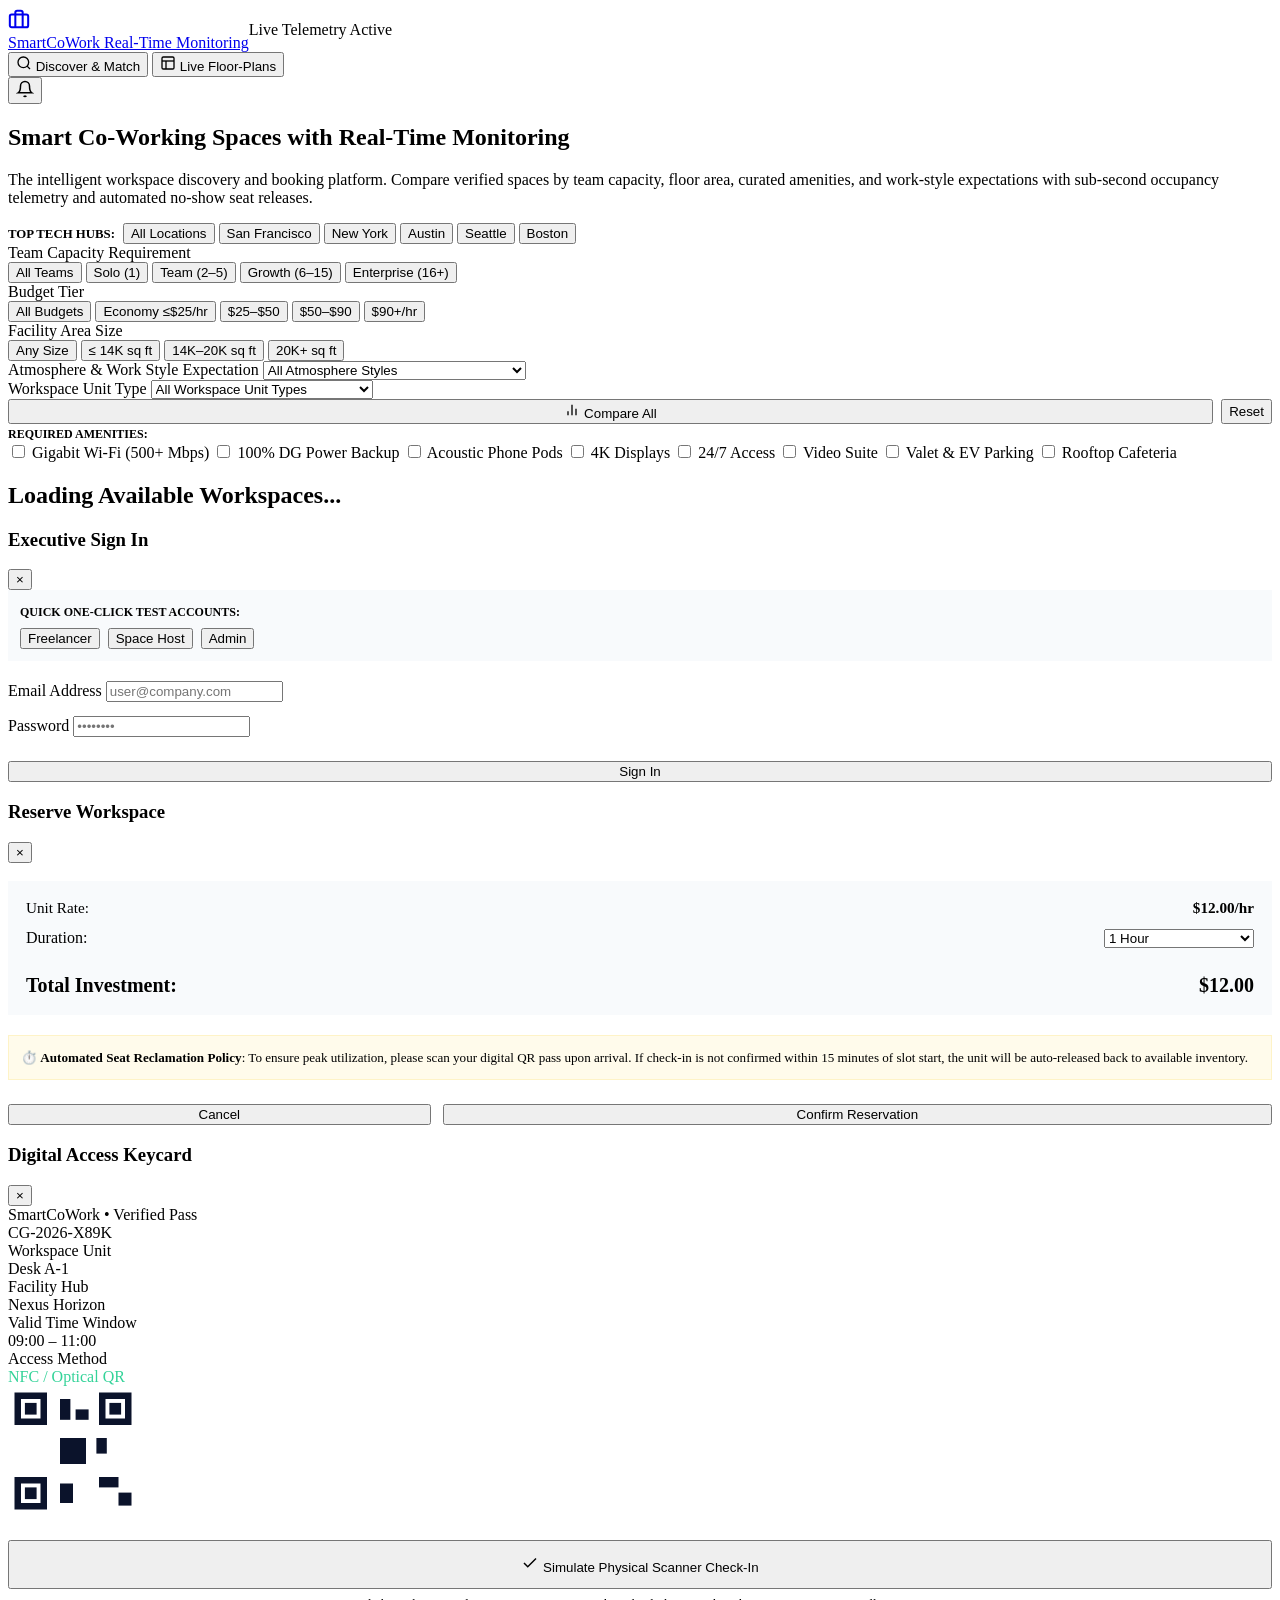
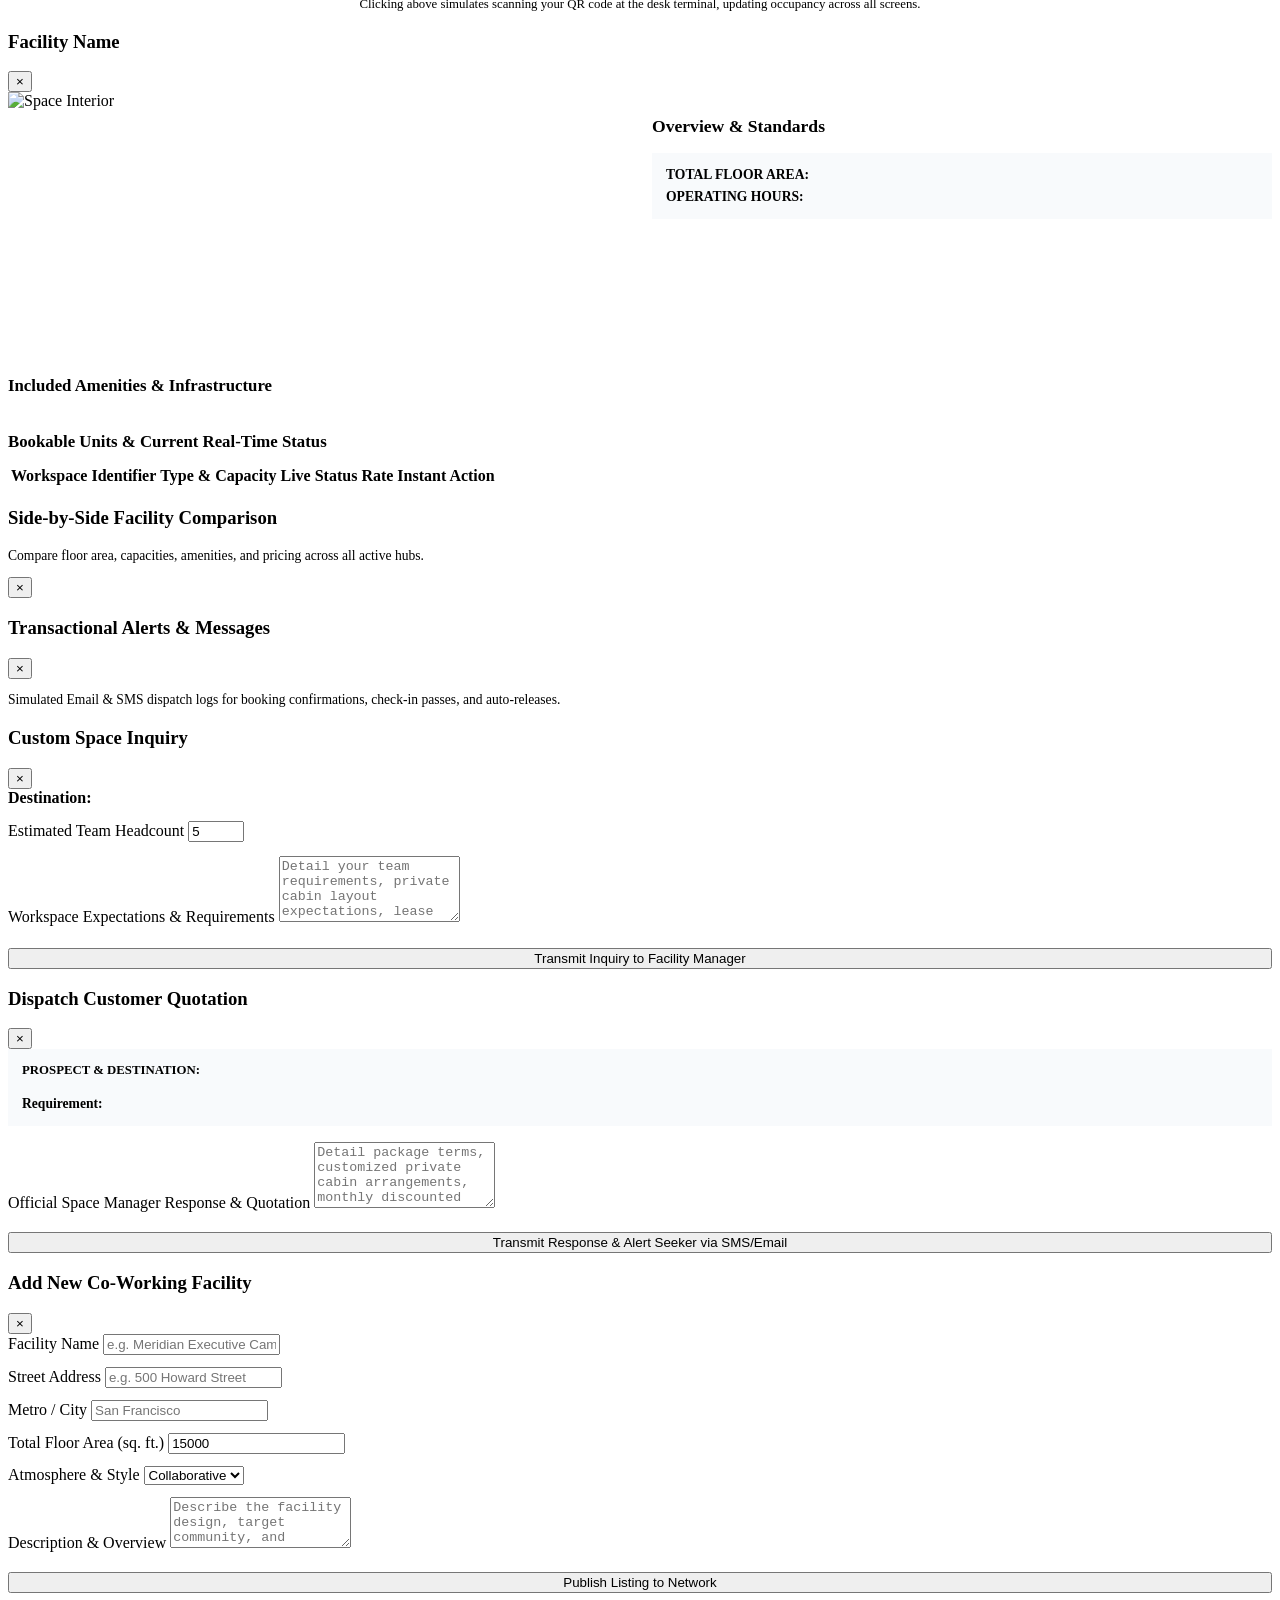
==== index.html @ 412f6cab "feat: Smart Co-Working Space Management platform with real-time telemetry, multi-bracket search, and" ====
<!DOCTYPE html>
<html lang="en">
<head>
  <meta charset="UTF-8">
  <meta name="viewport" content="width=device-width, initial-scale=1.0">
  <title>SmartCoWork | Real-Time Workspace Intelligence & Management</title>
  <link rel="stylesheet" href="/css/style.css">
</head>
<body>

  <!-- ==========================================================================
       Executive Navigation Bar
       ========================================================================== -->
  <header class="header">
    <div class="container header-inner">
      <div style="display: flex; align-items: center;">
        <a href="#" class="brand-wrapper" onclick="switchTab('explore')">
          <div class="brand-symbol">
            <svg width="22" height="22" viewBox="0 0 24 24" fill="none" stroke="currentColor" stroke-width="2.2">
              <rect x="2" y="7" width="20" height="14" rx="2" ry="2"/>
              <path d="M16 21V5a2 2 0 0 0-2-2h-4a2 2 0 0 0-2 2v16"/>
            </svg>
          </div>
          <div class="brand-text-block">
            <span class="brand-name">SmartCoWork</span>
            <span class="brand-subtext">Real-Time Monitoring</span>
          </div>
        </a>

        <div id="telemetry-live-badge" class="telemetry-pulse-indicator">
          <div class="pulse-circle"></div> Live Telemetry Active
        </div>
      </div>

      <!-- Navigation Links -->
      <nav class="nav-navigation">
        <button class="nav-link-btn active" data-tab="explore">
          <svg width="16" height="16" viewBox="0 0 24 24" fill="none" stroke="currentColor" stroke-width="2"><circle cx="11" cy="11" r="8"/><line x1="21" y1="21" x2="16.65" y2="16.65"/></svg>
          Discover & Match
        </button>
        <button class="nav-link-btn" data-tab="floor-map">
          <svg width="16" height="16" viewBox="0 0 24 24" fill="none" stroke="currentColor" stroke-width="2"><rect x="3" y="3" width="18" height="18" rx="2"/><line x1="3" y1="9" x2="21" y2="9"/><line x1="9" y1="21" x2="9" y2="9"/></svg>
          Live Floor-Plans
        </button>
        <button id="nav-item-bookings" class="nav-link-btn" data-tab="bookings" style="display: none;">
          <svg width="16" height="16" viewBox="0 0 24 24" fill="none" stroke="currentColor" stroke-width="2"><rect x="3" y="4" width="18" height="18" rx="2" ry="2"/><line x1="16" y1="2" x2="16" y2="6"/><line x1="8" y1="2" x2="8" y2="6"/><line x1="3" y1="10" x2="21" y2="10"/></svg>
          My Bookings
        </button>
        <button id="nav-item-host" class="nav-link-btn" data-tab="host" style="display: none;">
          <svg width="16" height="16" viewBox="0 0 24 24" fill="none" stroke="currentColor" stroke-width="2"><path d="M3 9l9-7 9 7v11a2 2 0 0 1-2 2H5a2 2 0 0 1-2-2z"/><polyline points="9 22 9 12 15 12 15 22"/></svg>
          Host Hub
        </button>
        <button id="nav-item-admin" class="nav-link-btn" data-tab="admin" style="display: none;">
          <svg width="16" height="16" viewBox="0 0 24 24" fill="none" stroke="currentColor" stroke-width="2"><path d="M12 20v-6M6 20V10M18 20V4"/></svg>
          Admin Console
        </button>
      </nav>

      <!-- User Auth & Notification Bell -->
      <div class="header-actions">
        <button class="notification-bell-btn" title="Simulated Email & SMS Notifications" onclick="openNotificationsDrawer()">
          <svg width="18" height="18" viewBox="0 0 24 24" fill="none" stroke="currentColor" stroke-width="2">
            <path d="M18 8A6 6 0 0 0 6 8c0 7-3 9-3 9h18s-3-2-3-9"/>
            <path d="M13.73 21a2 2 0 0 1-3.46 0"/>
          </svg>
          <span id="nav-bell-badge" class="bell-badge" style="display: none;">0</span>
        </button>

        <div id="auth-profile-container"></div>
      </div>
    </div>
  </header>

  <!-- ==========================================================================
       Main Container
       ========================================================================== -->
  <main class="container">

    <!-- ==========================================
         TAB 1: DISCOVER & SMART MATCH
         ========================================== -->
    <div id="pane-explore" class="tab-pane">
      
      <!-- Hero Headline Banner -->
      <section class="hero-section">
        <div class="hero-content">
          <h1 class="hero-headline">Smart Co-Working Spaces with <span>Real-Time Monitoring</span></h1>
          <p class="hero-subhead">
            The intelligent workspace discovery and booking platform. Compare verified spaces by team capacity, floor area, curated amenities, and work-style expectations with sub-second occupancy telemetry and automated no-show seat releases.
          </p>

          <!-- City Filter Pills -->
          <div class="city-pill-selector">
            <span style="font-size: 0.8rem; font-weight: 800; text-transform: uppercase; color: var(--text-muted); margin-right: 4px;">Top Tech Hubs:</span>
            <button class="city-pill-btn active" data-city="all">All Locations</button>
            <button class="city-pill-btn" data-city="San Francisco">San Francisco</button>
            <button class="city-pill-btn" data-city="New York">New York</button>
            <button class="city-pill-btn" data-city="Austin">Austin</button>
            <button class="city-pill-btn" data-city="Seattle">Seattle</button>
            <button class="city-pill-btn" data-city="Boston">Boston</button>
          </div>
        </div>

        <!-- Classy Segmented Filter Bar (NO RANGE SLIDERS) -->
        <div class="executive-filter-card">
          <div class="filter-row">
            
            <!-- Team Size Segmented Control -->
            <div class="filter-col">
              <label class="filter-label">Team Capacity Requirement</label>
              <div class="segmented-group">
                <button class="segmented-btn seg-team-btn active" data-val="all">All Teams</button>
                <button class="segmented-btn seg-team-btn" data-val="solo">Solo (1)</button>
                <button class="segmented-btn seg-team-btn" data-val="small">Team (2–5)</button>
                <button class="segmented-btn seg-team-btn" data-val="growth">Growth (6–15)</button>
                <button class="segmented-btn seg-team-btn" data-val="enterprise">Enterprise (16+)</button>
              </div>
            </div>

            <!-- Budget Bracket Segmented Control -->
            <div class="filter-col">
              <label class="filter-label">Budget Tier</label>
              <div class="segmented-group">
                <button class="segmented-btn seg-budget-btn active" data-val="all">All Budgets</button>
                <button class="segmented-btn seg-budget-btn" data-val="economy">Economy ≤$25/hr</button>
                <button class="segmented-btn seg-budget-btn" data-val="standard">$25–$50</button>
                <button class="segmented-btn seg-budget-btn" data-val="executive">$50–$90</button>
                <button class="segmented-btn seg-budget-btn" data-val="premium">$90+/hr</button>
              </div>
            </div>

            <!-- Floor Area Size Segmented Control -->
            <div class="filter-col">
              <label class="filter-label">Facility Area Size</label>
              <div class="segmented-group">
                <button class="segmented-btn seg-area-btn active" data-val="all">Any Size</button>
                <button class="segmented-btn seg-area-btn" data-val="compact">≤ 14K sq ft</button>
                <button class="segmented-btn seg-area-btn" data-val="medium">14K–20K sq ft</button>
                <button class="segmented-btn seg-area-btn" data-val="large">20K+ sq ft</button>
              </div>
            </div>

          </div>

          <!-- Secondary Filters Row -->
          <div class="filter-row" style="margin-bottom: 0;">
            
            <!-- Atmosphere / Vibe Select -->
            <div class="filter-col">
              <label class="filter-label">Atmosphere & Work Style Expectation</label>
              <select id="filter-work-style" class="select-input">
                <option value="all">All Atmosphere Styles</option>
                <option value="COLLABORATIVE">Collaborative & Energetic Startup Hub</option>
                <option value="QUIET_FOCUS">Quiet Focus & Deep Work Sanctuary</option>
                <option value="EXECUTIVE">Executive / Client-Facing Prestige Suites</option>
              </select>
            </div>

            <!-- Workspace Unit Type Select -->
            <div class="filter-col">
              <label class="filter-label">Workspace Unit Type</label>
              <select id="filter-unit-type" class="select-input">
                <option value="all">All Workspace Unit Types</option>
                <option value="HOT_DESK">Flexible Hot Desk (Shared Bay)</option>
                <option value="DEDICATED_DESK">Dedicated Motorized Ergo Desk</option>
                <option value="PRIVATE_CABIN">Private Acoustic Team Cabin</option>
                <option value="MEETING_ROOM">4K Smart Video Conference Suite</option>
              </select>
            </div>

            <!-- Action Buttons -->
            <div class="filter-col" style="justify-content: flex-end;">
              <div style="display: flex; gap: 8px;">
                <button class="btn btn-outline" style="flex: 1;" onclick="openCompareModal()">
                  <svg width="16" height="16" viewBox="0 0 24 24" fill="none" stroke="currentColor" stroke-width="2"><line x1="18" y1="20" x2="18" y2="10"/><line x1="12" y1="20" x2="12" y2="4"/><line x1="6" y1="20" x2="6" y2="14"/></svg>
                  Compare All
                </button>
                <button class="btn btn-outline" onclick="resetAllFilters()">Reset</button>
              </div>
            </div>

          </div>

          <!-- Amenities Filter Selector -->
          <div class="amenities-selector-box">
            <span style="font-size: 0.75rem; font-weight: 800; text-transform: uppercase; color: var(--text-muted);">Required Amenities:</span>
            <div class="amenity-chip-list">
              <label class="amenity-chip-label">
                <input type="checkbox" value="GIGABIT_WIFI" class="filter-amenity-checkbox"> Gigabit Wi-Fi (500+ Mbps)
              </label>
              <label class="amenity-chip-label">
                <input type="checkbox" value="POWER_BACKUP" class="filter-amenity-checkbox"> 100% DG Power Backup
              </label>
              <label class="amenity-chip-label">
                <input type="checkbox" value="PHONE_BOOTHS" class="filter-amenity-checkbox"> Acoustic Phone Pods
              </label>
              <label class="amenity-chip-label">
                <input type="checkbox" value="DUAL_MONITORS" class="filter-amenity-checkbox"> 4K Displays
              </label>
              <label class="amenity-chip-label">
                <input type="checkbox" value="ACCESS_24_7" class="filter-amenity-checkbox"> 24/7 Access
              </label>
              <label class="amenity-chip-label">
                <input type="checkbox" value="SMART_CONFERENCE" class="filter-amenity-checkbox"> Video Suite
              </label>
              <label class="amenity-chip-label">
                <input type="checkbox" value="VALET_PARKING" class="filter-amenity-checkbox"> Valet & EV Parking
              </label>
              <label class="amenity-chip-label">
                <input type="checkbox" value="CAFETERIA" class="filter-amenity-checkbox"> Rooftop Cafeteria
              </label>
            </div>
          </div>
        </div>
      </section>

      <!-- Spaces Results Header & Cards Grid -->
      <div class="spaces-section-header">
        <h2 id="spaces-results-count" class="spaces-count-title">Loading Available Workspaces...</h2>
      </div>

      <div id="spaces-grid" class="spaces-grid"></div>
    </div>

    <!-- ==========================================
         TAB 2: INTERACTIVE LIVE FLOOR-MAP
         ========================================== -->
    <div id="pane-floor-map" class="tab-pane" style="display: none;">
      <div class="blueprint-card">
        <div class="blueprint-toolbar">
          <div>
            <label style="font-size: 0.75rem; font-weight: 800; text-transform: uppercase; color: var(--text-muted); display: block; margin-bottom: 4px;">Active Workspace Facility:</label>
            <select id="blueprint-facility-select" class="select-input" style="width: 320px; font-weight: 700;" onchange="loadFloorMapTab()"></select>
          </div>

          <!-- Color Status Legend -->
          <div class="blueprint-legend">
            <div class="legend-chip"><div class="legend-pip pip-vacant"></div> Vacant (Available)</div>
            <div class="legend-chip"><div class="legend-pip pip-reserved"></div> Reserved (Pending Arrival)</div>
            <div class="legend-chip"><div class="legend-pip pip-occupied"></div> Occupied (In Session)</div>
            <div class="legend-chip"><div class="legend-pip pip-maintenance"></div> Maintenance</div>
          </div>
        </div>

        <div id="blueprint-facility-info" style="margin-bottom: 18px;"></div>

        <!-- Architectural Blueprint Canvas -->
        <div id="blueprint-svg-wrapper" class="svg-viewport-wrapper"></div>

        <div style="display: flex; justify-content: space-between; align-items: center; margin-top: 18px; padding-top: 14px; border-top: 1px solid var(--border-subtle); font-size: 0.85rem; color: var(--text-muted);">
          <span>💡 <strong>Live Interactive Booking</strong>: Click on any green desk or cabin to reserve immediately. Status changes synchronize across all connected screens in real time.</span>
          <span style="font-weight: 700; color: var(--telemetry-vacant);">● Sub-Second Telemetry Active</span>
        </div>
      </div>
    </div>

    <!-- ==========================================
         TAB 3: USER BOOKINGS & DIGITAL PASSES
         ========================================== -->
    <div id="pane-bookings" class="tab-pane" style="display: none;">
      <h2 style="font-size: 1.6rem; font-weight: 800; color: var(--brand-navy); margin-bottom: 6px;">My Workspace Reservations & Passes</h2>
      <p style="color: var(--text-muted); margin-bottom: 24px;">
        Manage your active reservations, digital QR keycard access passes, and check-in history.
      </p>
      <div id="my-bookings-container"></div>
    </div>

    <!-- ==========================================
         TAB 4: SPACE OWNER OPERATIONS HUB
         ========================================== -->
    <div id="pane-host" class="tab-pane" style="display: none;">
      <h2 style="font-size: 1.6rem; font-weight: 800; color: var(--brand-navy); margin-bottom: 6px;">Space Host Operations Hub</h2>
      <p style="color: var(--text-muted); margin-bottom: 24px;">
        Real-time floor control center: override desk states, monitor check-in compliance, and list new inventory.
      </p>
      <div id="host-hub-container"></div>
    </div>

    <!-- ==========================================
         TAB 5: ADMIN PLATFORM METRICS
         ========================================== -->
    <div id="pane-admin" class="tab-pane" style="display: none;">
      <h2 style="font-size: 1.6rem; font-weight: 800; color: var(--brand-navy); margin-bottom: 6px;">Platform Administrator Command Center</h2>
      <p style="color: var(--text-muted); margin-bottom: 24px;">
        Multi-facility telemetry overview, automated no-show seat reclamation metrics, and live sensor stream audit logs.
      </p>
      <div id="admin-metrics-container"></div>
    </div>

  </main>

  <!-- ==========================================================================
       MODALS & DIALOGS
       ========================================================================== -->

  <!-- Auth Modal -->
  <div id="auth-modal" class="modal-overlay">
    <div class="modal-window">
      <div class="modal-top-bar">
        <h3 id="auth-modal-title" class="modal-heading">Executive Sign In</h3>
        <button class="btn-close-modal" onclick="closeAuthModal()">&times;</button>
      </div>

      <!-- Quick Demo Switcher -->
      <div style="background: #f8fafc; border: 1px solid var(--border-subtle); padding: 12px; border-radius: var(--radius-sm); margin-bottom: 20px;">
        <span style="font-size: 0.75rem; font-weight: 800; text-transform: uppercase; color: var(--text-muted);">Quick One-Click Test Accounts:</span>
        <div style="display: flex; gap: 8px; margin-top: 8px;">
          <button type="button" class="btn btn-outline btn-sm" onclick="quickLoginAs('USER')">Freelancer</button>
          <button type="button" class="btn btn-outline btn-sm" onclick="quickLoginAs('OWNER')">Space Host</button>
          <button type="button" class="btn btn-outline btn-sm" onclick="quickLoginAs('ADMIN')">Admin</button>
        </div>
      </div>

      <form onsubmit="handleAuthSubmit(event)">
        <div id="auth-register-fields" style="display: none;">
          <div class="filter-col" style="margin-bottom: 14px;">
            <label class="filter-label">Full Name</label>
            <input type="text" id="auth-fullname" class="text-input" placeholder="e.g. Jessica Sterling" />
          </div>
          <div class="filter-col" style="margin-bottom: 14px;">
            <label class="filter-label">Account Role</label>
            <select id="auth-role" class="select-input">
              <option value="USER">Space Seeker (Freelancer / Enterprise Team)</option>
              <option value="SPACE_OWNER">Space Host / Facility Manager</option>
            </select>
          </div>
          <div class="filter-col" style="margin-bottom: 14px;">
            <label class="filter-label">Company / Organization (Optional)</label>
            <input type="text" id="auth-company" class="text-input" placeholder="e.g. Sterling Ventures Ltd." />
          </div>
        </div>

        <div class="filter-col" style="margin-bottom: 14px;">
          <label class="filter-label">Email Address</label>
          <input type="email" id="auth-email" class="text-input" required placeholder="user@company.com" />
        </div>

        <div class="filter-col" style="margin-bottom: 24px;">
          <label class="filter-label">Password</label>
          <input type="password" id="auth-password" class="text-input" required placeholder="••••••••" />
        </div>

        <button type="submit" id="auth-submit-btn" class="btn btn-primary" style="width: 100%;">Sign In</button>
      </form>
    </div>
  </div>

  <!-- Instant Booking Modal -->
  <div id="booking-modal" class="modal-overlay">
    <div class="modal-window">
      <div class="modal-top-bar">
        <h3 class="modal-heading">Reserve Workspace</h3>
        <button class="btn-close-modal" onclick="closeBookingModal()">&times;</button>
      </div>

      <div style="margin-bottom: 18px;">
        <div id="booking-unit-title" style="font-size: 1.35rem; font-weight: 800; color: var(--brand-navy);"></div>
        <div id="booking-facility-title" style="color: var(--text-muted); font-size: 0.9rem; font-weight: 600;"></div>
      </div>

      <div style="background: #f8fafc; border: 1px solid var(--border-subtle); padding: 18px; border-radius: var(--radius-md); margin-bottom: 20px;">
        <div style="display: flex; justify-content: space-between; margin-bottom: 12px; font-size: 0.95rem;">
          <span style="color: var(--text-secondary);">Unit Rate:</span>
          <strong id="booking-hourly-rate" style="color: var(--brand-navy);">$12.00/hr</strong>
        </div>
        <div style="display: flex; justify-content: space-between; align-items: center; margin-bottom: 14px;">
          <span style="color: var(--text-secondary);">Duration:</span>
          <select id="booking-duration-select" class="select-input" style="width: 150px;" onchange="calculateBookingTotal()">
            <option value="1">1 Hour</option>
            <option value="2">2 Hours</option>
            <option value="4">Half Day (4 hrs)</option>
            <option value="8">Full Day (8 hrs)</option>
          </select>
        </div>
        <div style="display: flex; justify-content: space-between; border-top: 1px solid var(--border-subtle); padding-top: 12px; font-weight: 800; font-size: 1.25rem;">
          <span>Total Investment:</span>
          <span id="booking-calc-total" style="color: var(--brand-blue);">$12.00</span>
        </div>
      </div>

      <div style="font-size: 0.82rem; color: var(--text-muted); margin-bottom: 24px; line-height: 1.5; background: #fffbeb; border: 1px solid #fef3c7; padding: 12px; border-radius: var(--radius-sm);">
        ⏱️ <strong>Automated Seat Reclamation Policy</strong>: To ensure peak utilization, please scan your digital QR pass upon arrival. If check-in is not confirmed within 15 minutes of slot start, the unit will be auto-released back to available inventory.
      </div>

      <div style="display: flex; gap: 12px;">
        <button class="btn btn-outline" style="flex: 1;" onclick="closeBookingModal()">Cancel</button>
        <button class="btn btn-primary" style="flex: 2;" onclick="confirmBooking()">Confirm Reservation</button>
      </div>
    </div>
  </div>

  <!-- Luxury Digital Boarding Pass / QR Keycard Modal -->
  <div id="qr-modal" class="modal-overlay">
    <div class="modal-window">
      <div class="modal-top-bar">
        <h3 class="modal-heading">Digital Access Keycard</h3>
        <button class="btn-close-modal" onclick="closeQRModal()">&times;</button>
      </div>

      <!-- Boarding Pass Graphic -->
      <div class="digital-boarding-pass">
        <div class="pass-header">
          <div class="pass-brand">SmartCoWork • Verified Pass</div>
          <div id="pass-code" class="pass-ref-code">CG-2026-X89K</div>
        </div>

        <div class="pass-body-grid">
          <div>
            <div class="pass-field-label">Workspace Unit</div>
            <div id="pass-unit" class="pass-field-value">Desk A-1</div>
          </div>
          <div>
            <div class="pass-field-label">Facility Hub</div>
            <div id="pass-facility" class="pass-field-value">Nexus Horizon</div>
          </div>
          <div>
            <div class="pass-field-label">Valid Time Window</div>
            <div id="pass-time" class="pass-field-value">09:00 – 11:00</div>
          </div>
          <div>
            <div class="pass-field-label">Access Method</div>
            <div class="pass-field-value" style="color: #34d399;">NFC / Optical QR</div>
          </div>
        </div>

        <div class="pass-qr-box">
          <svg width="130" height="130" viewBox="0 0 100 100" fill="#0b132b">
            <rect x="5" y="5" width="25" height="25"/>
            <rect x="10" y="10" width="15" height="15" fill="#fff"/>
            <rect x="13" y="13" width="9" height="9"/>
            <rect x="70" y="5" width="25" height="25"/>
            <rect x="75" y="10" width="15" height="15" fill="#fff"/>
            <rect x="78" y="13" width="9" height="9"/>
            <rect x="5" y="70" width="25" height="25"/>
            <rect x="10" y="75" width="15" height="15" fill="#fff"/>
            <rect x="13" y="78" width="9" height="9"/>
            <rect x="40" y="10" width="8" height="16"/>
            <rect x="52" y="18" width="10" height="8"/>
            <rect x="40" y="40" width="20" height="20"/>
            <rect x="68" y="40" width="8" height="12"/>
            <rect x="70" y="70" width="15" height="8"/>
            <rect x="40" y="75" width="10" height="15"/>
            <rect x="85" y="82" width="10" height="10"/>
          </svg>
          <div id="pass-token-string" style="font-size: 0.65rem; font-family: var(--font-mono); color: #64748b; margin-top: 8px;"></div>
        </div>
      </div>

      <div style="margin-top: 20px;">
        <button id="btn-trigger-checkin" class="btn btn-secondary" style="width: 100%; padding: 12px;">
          <svg width="18" height="18" viewBox="0 0 24 24" fill="none" stroke="currentColor" stroke-width="2"><polyline points="20 6 9 17 4 12"/></svg>
          Simulate Physical Scanner Check-In
        </button>
        <p style="text-align: center; font-size: 0.8rem; color: var(--text-muted); margin-top: 8px;">
          Clicking above simulates scanning your QR code at the desk terminal, updating occupancy across all screens.
        </p>
      </div>
    </div>
  </div>

  <!-- Space Details Drawer Modal -->
  <div id="space-details-modal" class="modal-overlay">
    <div class="modal-window modal-window-wide">
      <div class="modal-top-bar">
        <div>
          <h3 id="modal-detail-name" class="modal-heading">Facility Name</h3>
          <div id="modal-detail-address" style="color: var(--text-muted); font-size: 0.85rem; font-weight: 600;"></div>
        </div>
        <button class="btn-close-modal" onclick="closeSpaceDetailsModal()">&times;</button>
      </div>

      <div style="display: grid; grid-template-columns: 1fr 1fr; gap: 24px; margin-bottom: 24px;">
        <img id="modal-detail-img" src="" alt="Space Interior" style="width: 100%; height: 260px; object-fit: cover; border-radius: var(--radius-md);" />
        <div>
          <h4 style="font-size: 1.1rem; font-weight: 800; color: var(--brand-navy); margin-bottom: 8px;">Overview & Standards</h4>
          <p id="modal-detail-desc" style="font-size: 0.9rem; color: var(--text-secondary); line-height: 1.6; margin-bottom: 16px;"></p>
          
          <div style="background: #f8fafc; padding: 14px; border-radius: var(--radius-sm); border: 1px solid var(--border-subtle);">
            <div style="display: flex; justify-content: space-between; margin-bottom: 6px; font-size: 0.85rem;">
              <span style="color: var(--text-muted); font-weight: 700;">TOTAL FLOOR AREA:</span>
              <strong id="modal-detail-area"></strong>
            </div>
            <div style="display: flex; justify-content: space-between; font-size: 0.85rem;">
              <span style="color: var(--text-muted); font-weight: 700;">OPERATING HOURS:</span>
              <strong id="modal-detail-hours"></strong>
            </div>
          </div>
        </div>
      </div>

      <h4 style="font-size: 1.05rem; font-weight: 800; color: var(--brand-navy); margin-bottom: 12px;">Included Amenities & Infrastructure</h4>
      <div id="modal-detail-amenities" style="display: grid; grid-template-columns: repeat(auto-fill, minmax(220px, 1fr)); gap: 10px; margin-bottom: 24px;"></div>

      <h4 style="font-size: 1.05rem; font-weight: 800; color: var(--brand-navy); margin-bottom: 12px;">Bookable Units & Current Real-Time Status</h4>
      <table class="enterprise-table">
        <thead>
          <tr>
            <th>Workspace Identifier</th>
            <th>Type & Capacity</th>
            <th>Live Status</th>
            <th>Rate</th>
            <th>Instant Action</th>
          </tr>
        </thead>
        <tbody id="modal-detail-units"></tbody>
      </table>
    </div>
  </div>

  <!-- Compare Spaces Matrix Modal -->
  <div id="compare-modal" class="modal-overlay">
    <div class="modal-window modal-window-wide">
      <div class="modal-top-bar">
        <div>
          <h3 class="modal-heading">Side-by-Side Facility Comparison</h3>
          <p style="color: var(--text-muted); font-size: 0.85rem;">Compare floor area, capacities, amenities, and pricing across all active hubs.</p>
        </div>
        <button class="btn-close-modal" onclick="closeCompareModal()">&times;</button>
      </div>

      <div id="compare-matrix-container" style="overflow-x: auto;"></div>
    </div>
  </div>

  <!-- Notifications Drawer Modal -->
  <div id="notifications-modal" class="modal-overlay">
    <div class="modal-window">
      <div class="modal-top-bar">
        <h3 class="modal-heading">Transactional Alerts & Messages</h3>
        <button class="btn-close-modal" onclick="closeNotificationsModal()">&times;</button>
      </div>
      <p style="color: var(--text-muted); font-size: 0.85rem; margin-bottom: 16px;">
        Simulated Email & SMS dispatch logs for booking confirmations, check-in passes, and auto-releases.
      </p>
      <div id="notifications-list"></div>
    </div>
  </div>

  <!-- Enterprise / Custom Inquiry Modal -->
  <div id="inquiry-modal" class="modal-overlay">
    <div class="modal-window">
      <div class="modal-top-bar">
        <h3 class="modal-heading">Custom Space Inquiry</h3>
        <button class="btn-close-modal" onclick="closeInquiryModal()">&times;</button>
      </div>

      <form onsubmit="handleInquirySubmit(event)">
        <input type="hidden" id="inquiry-facility-id" />
        <div style="margin-bottom: 14px; font-weight: 700; color: var(--brand-navy);">
          Destination: <span id="inquiry-space-name" style="color: var(--brand-blue);"></span>
        </div>

        <div class="filter-col" style="margin-bottom: 14px;">
          <label class="filter-label">Estimated Team Headcount</label>
          <input type="number" id="inquiry-team-size" class="text-input" min="1" max="100" value="5" required />
        </div>

        <div class="filter-col" style="margin-bottom: 22px;">
          <label class="filter-label">Workspace Expectations & Requirements</label>
          <textarea id="inquiry-message" class="text-input" rows="4" placeholder="Detail your team requirements, private cabin layout expectations, lease duration, or custom bandwidth setup..." required></textarea>
        </div>

        <button type="submit" class="btn btn-primary" style="width: 100%;">Transmit Inquiry to Facility Manager</button>
      </form>
    </div>
  </div>

  <!-- Space Owner: Respond to Customer Inquiry Modal -->
  <div id="respond-inquiry-modal" class="modal-overlay">
    <div class="modal-window">
      <div class="modal-top-bar">
        <h3 class="modal-heading">Dispatch Customer Quotation</h3>
        <button class="btn-close-modal" onclick="closeRespondInquiryModal()">&times;</button>
      </div>

      <form onsubmit="handleRespondInquirySubmit(event)">
        <div style="background: #f8fafc; border: 1px solid var(--border-subtle); padding: 14px; border-radius: var(--radius-sm); margin-bottom: 16px;">
          <div style="font-size: 0.8rem; color: var(--text-muted); font-weight: 700; text-transform: uppercase;">PROSPECT & DESTINATION:</div>
          <div id="resp-inq-seeker" style="font-weight: 800; color: var(--brand-navy); margin-top: 2px;"></div>
          <div id="resp-inq-facility" style="color: var(--brand-blue); font-weight: 700; font-size: 0.9rem;"></div>
          
          <div style="margin-top: 10px; font-size: 0.85rem; color: var(--text-secondary); border-top: 1px solid var(--border-subtle); padding-top: 8px;">
            <strong>Requirement:</strong> <span id="resp-inq-request"></span>
          </div>
        </div>

        <div class="filter-col" style="margin-bottom: 20px;">
          <label class="filter-label">Official Space Manager Response & Quotation</label>
          <textarea id="resp-inq-notes" class="text-input" rows="4" placeholder="Detail package terms, customized private cabin arrangements, monthly discounted rates, and tour schedule..." required></textarea>
        </div>

        <button type="submit" class="btn btn-primary" style="width: 100%;">Transmit Response & Alert Seeker via SMS/Email</button>
      </form>
    </div>
  </div>

  <!-- Space Owner: Add Facility Modal -->
  <div id="new-space-modal" class="modal-overlay">
    <div class="modal-window">
      <div class="modal-top-bar">
        <h3 class="modal-heading">Add New Co-Working Facility</h3>
        <button class="btn-close-modal" onclick="closeNewSpaceModal()">&times;</button>
      </div>

      <form onsubmit="handleCreateSpace(event)">
        <div class="filter-col" style="margin-bottom: 12px;">
          <label class="filter-label">Facility Name</label>
          <input type="text" id="new-space-name" class="text-input" required placeholder="e.g. Meridian Executive Campus" />
        </div>
        <div class="filter-col" style="margin-bottom: 12px;">
          <label class="filter-label">Street Address</label>
          <input type="text" id="new-space-address" class="text-input" required placeholder="e.g. 500 Howard Street" />
        </div>
        <div class="filter-col" style="margin-bottom: 12px;">
          <label class="filter-label">Metro / City</label>
          <input type="text" id="new-space-city" class="text-input" required placeholder="San Francisco" />
        </div>
        <div class="filter-col" style="margin-bottom: 12px;">
          <label class="filter-label">Total Floor Area (sq. ft.)</label>
          <input type="number" id="new-space-area" class="text-input" value="15000" required />
        </div>
        <div class="filter-col" style="margin-bottom: 12px;">
          <label class="filter-label">Atmosphere & Style</label>
          <select id="new-space-style" class="select-input">
            <option value="COLLABORATIVE">Collaborative</option>
            <option value="QUIET_FOCUS">Quiet Focus</option>
            <option value="EXECUTIVE">Executive</option>
          </select>
        </div>
        <div class="filter-col" style="margin-bottom: 20px;">
          <label class="filter-label">Description & Overview</label>
          <textarea id="new-space-desc" class="text-input" rows="3" placeholder="Describe the facility design, target community, and amenities..."></textarea>
        </div>

        <button type="submit" class="btn btn-primary" style="width: 100%;">Publish Listing to Network</button>
      </form>
    </div>
  </div>

  <!-- Toast Notification Stack -->
  <div id="toast-stack" class="toast-stack"></div>

  <!-- Scripts -->
  <script src="/js/api.js"></script>
  <script src="/js/sse.js"></script>
  <script src="/js/app.js"></script>
</body>
</html>
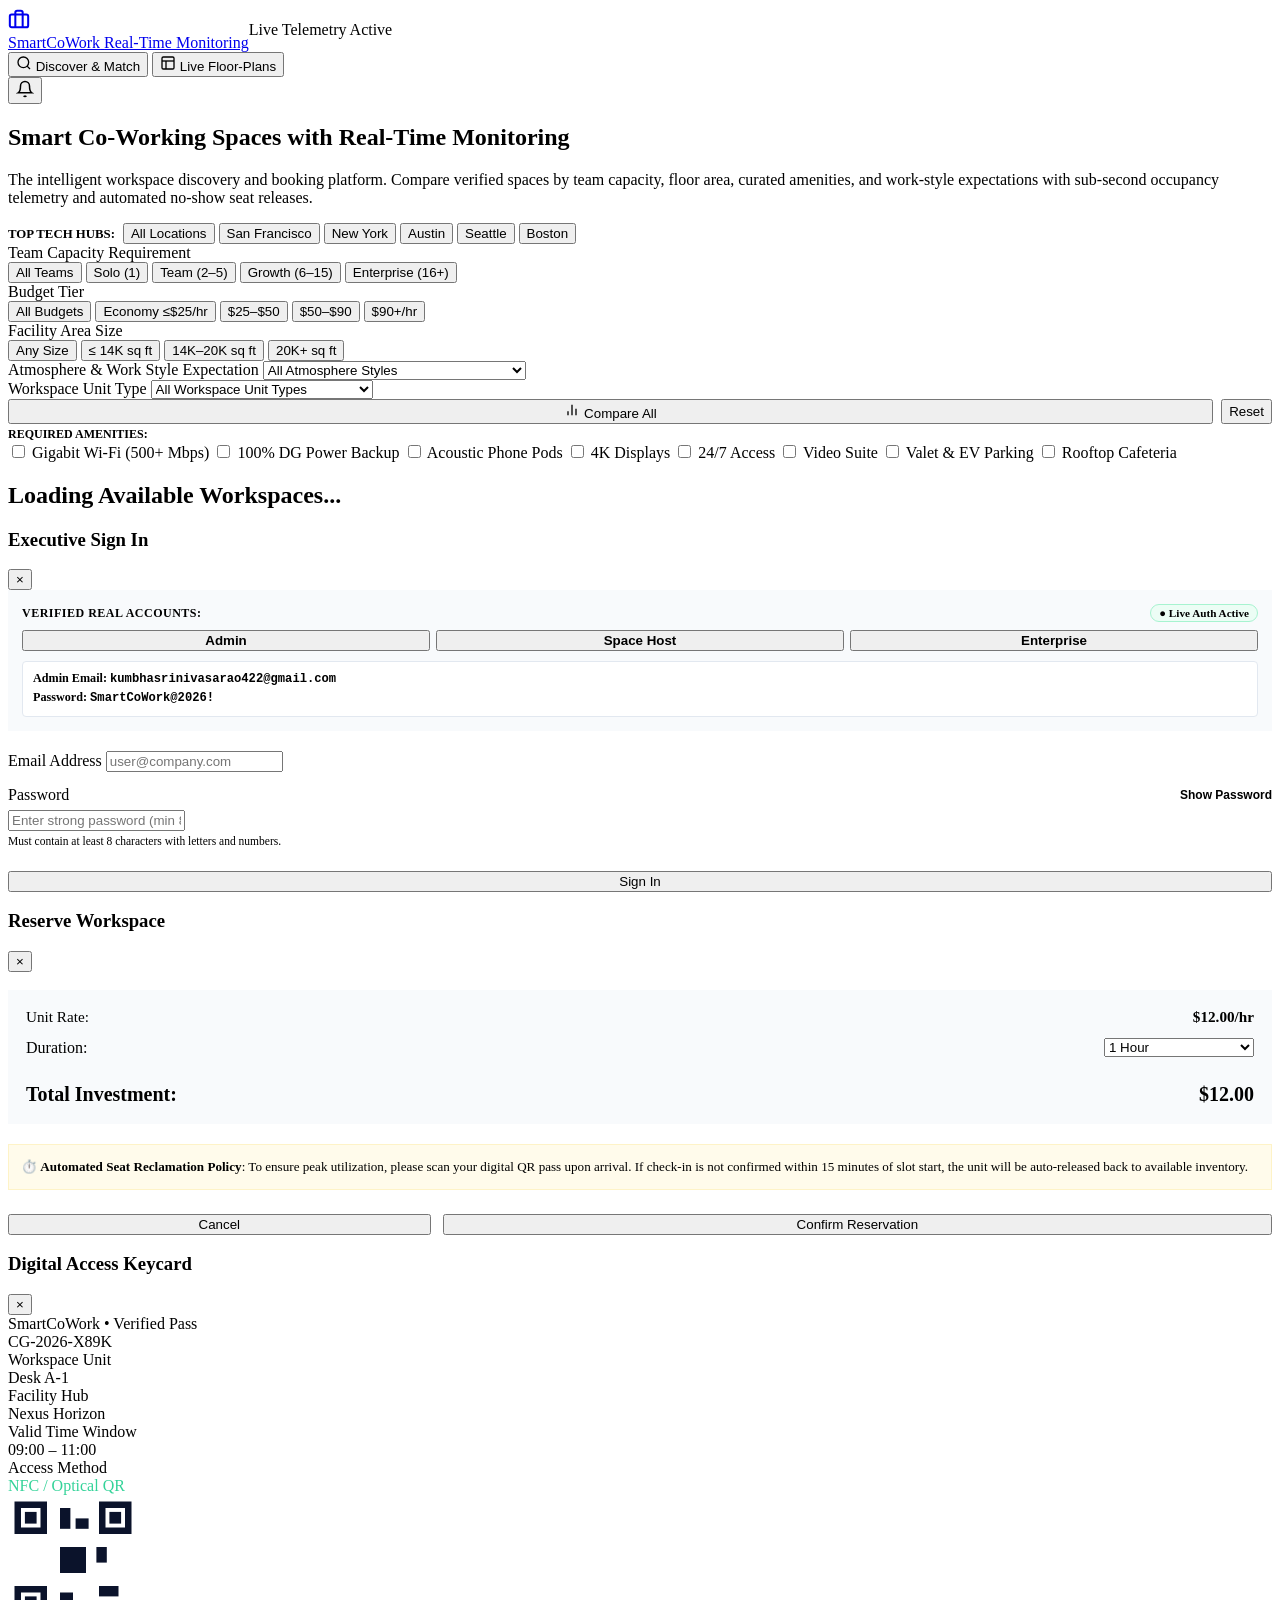
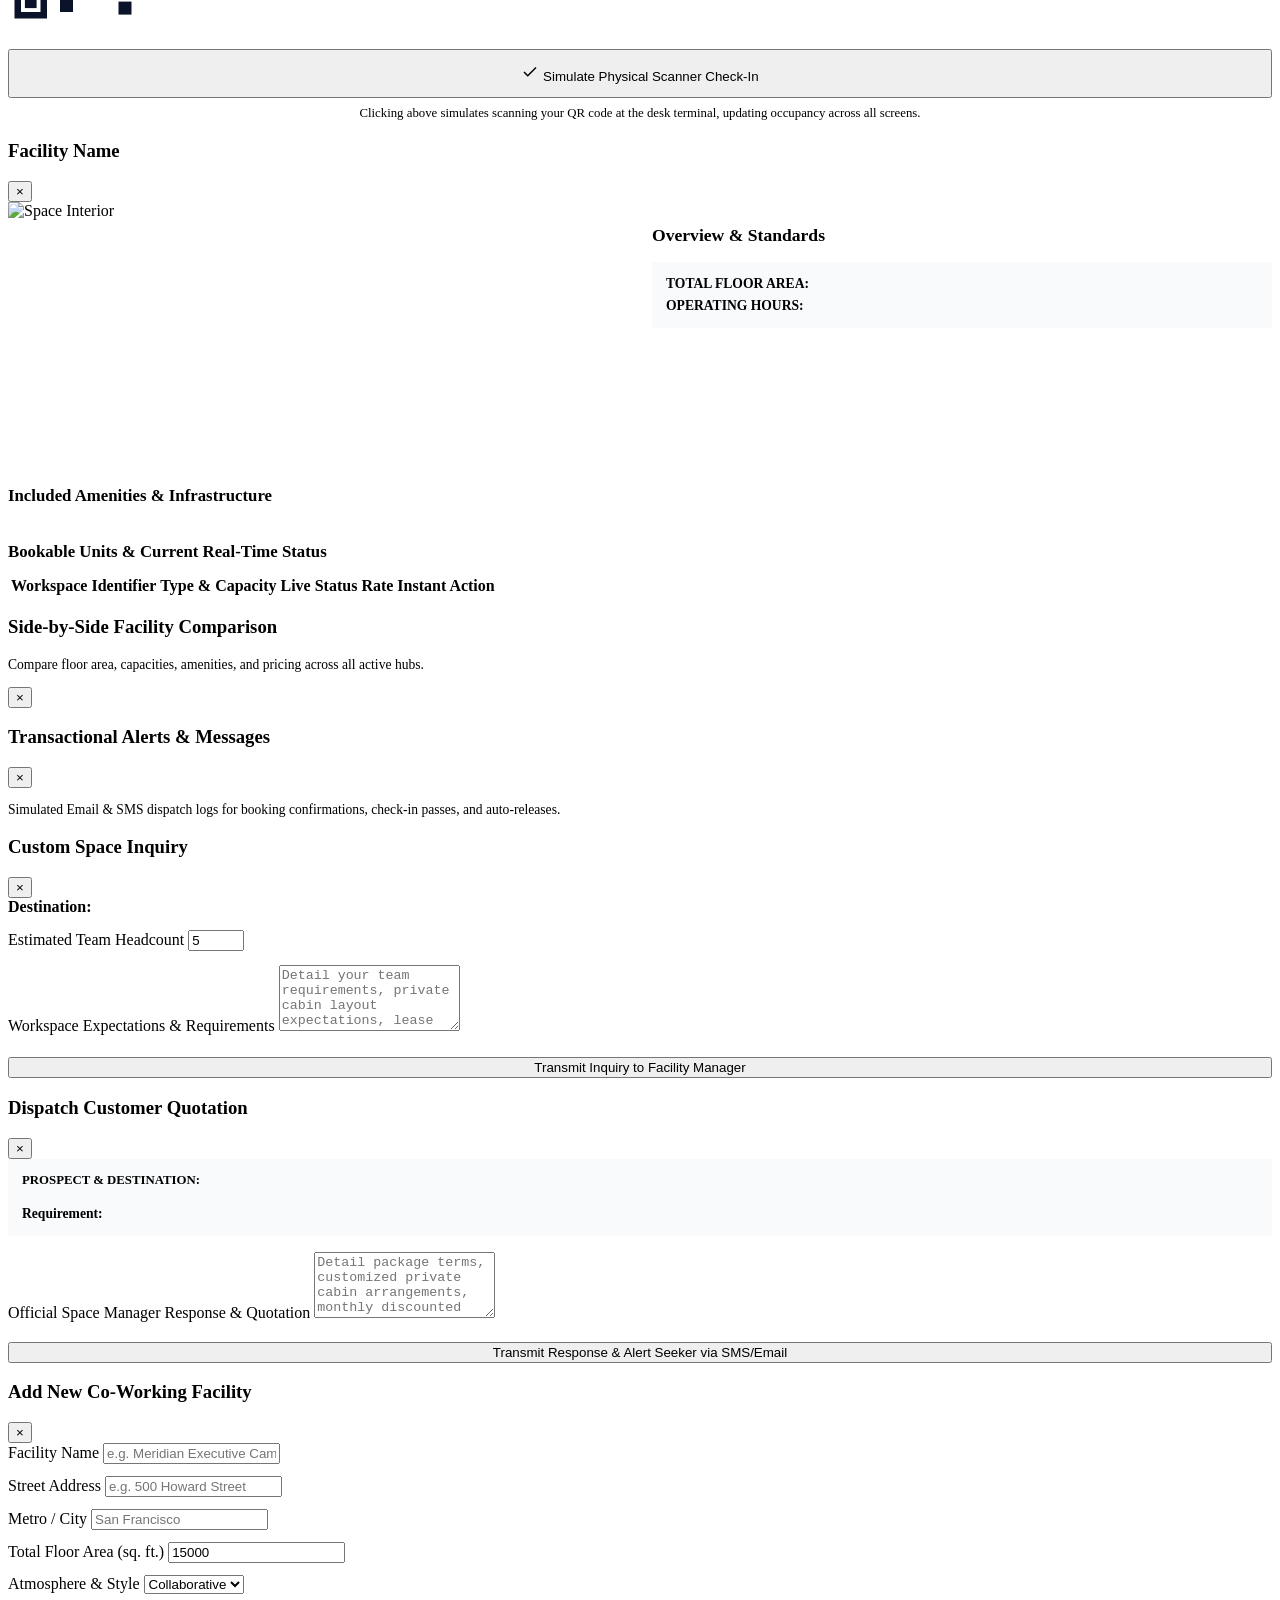
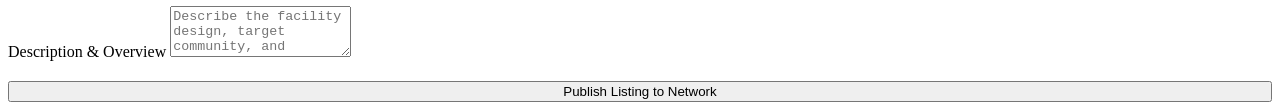
==== commit d6c8af46: "feat(auth): add verified real production emails and strong password validation" ====
--- a/index.html
+++ b/index.html
@@ -301,13 +301,26 @@
         <button class="btn-close-modal" onclick="closeAuthModal()">&times;</button>
       </div>
 
-      <!-- Quick Demo Switcher -->
-      <div style="background: #f8fafc; border: 1px solid var(--border-subtle); padding: 12px; border-radius: var(--radius-sm); margin-bottom: 20px;">
-        <span style="font-size: 0.75rem; font-weight: 800; text-transform: uppercase; color: var(--text-muted);">Quick One-Click Test Accounts:</span>
-        <div style="display: flex; gap: 8px; margin-top: 8px;">
-          <button type="button" class="btn btn-outline btn-sm" onclick="quickLoginAs('USER')">Freelancer</button>
-          <button type="button" class="btn btn-outline btn-sm" onclick="quickLoginAs('OWNER')">Space Host</button>
-          <button type="button" class="btn btn-outline btn-sm" onclick="quickLoginAs('ADMIN')">Admin</button>
+      <!-- Verified Real Production Accounts -->
+      <div style="background: #f8fafc; border: 1px solid var(--border-subtle); padding: 14px; border-radius: var(--radius-sm); margin-bottom: 20px;">
+        <div style="display: flex; justify-content: space-between; align-items: center; margin-bottom: 8px;">
+          <span style="font-size: 0.75rem; font-weight: 800; text-transform: uppercase; color: var(--brand-navy); letter-spacing: 0.5px;">Verified Real Accounts:</span>
+          <span style="font-size: 0.7rem; color: var(--emerald); font-weight: 700; background: #ecfdf5; padding: 2px 8px; border-radius: 12px; border: 1px solid #a7f3d0;">● Live Auth Active</span>
+        </div>
+        <div style="display: grid; grid-template-columns: repeat(3, 1fr); gap: 6px;">
+          <button type="button" class="btn btn-outline btn-sm" onclick="quickLoginAs('ADMIN')" title="Admin: kumbhasrinivasarao422@gmail.com">
+            <span style="font-weight: 700;">Admin</span>
+          </button>
+          <button type="button" class="btn btn-outline btn-sm" onclick="quickLoginAs('OWNER')" title="Host: vikram.malhotra@nexusworkspaces.com">
+            <span style="font-weight: 700;">Space Host</span>
+          </button>
+          <button type="button" class="btn btn-outline btn-sm" onclick="quickLoginAs('USER')" title="Enterprise: alex.rivera@techventures.io">
+            <span style="font-weight: 700;">Enterprise</span>
+          </button>
+        </div>
+        <div id="quick-cred-hint" style="margin-top: 10px; font-size: 0.76rem; color: var(--text-muted); line-height: 1.45; background: #ffffff; padding: 8px 10px; border-radius: 4px; border: 1px solid #e2e8f0;">
+          <strong>Admin Email:</strong> <code style="color: var(--brand-navy); font-weight: 700;">kumbhasrinivasarao422@gmail.com</code><br/>
+          <strong>Password:</strong> <code style="color: var(--brand-navy); font-weight: 700;">SmartCoWork@2026!</code>
         </div>
       </div>
 
@@ -336,8 +349,12 @@
         </div>
 
         <div class="filter-col" style="margin-bottom: 24px;">
-          <label class="filter-label">Password</label>
-          <input type="password" id="auth-password" class="text-input" required placeholder="••••••••" />
+          <div style="display: flex; justify-content: space-between; align-items: center; margin-bottom: 6px;">
+            <label class="filter-label" style="margin-bottom: 0;">Password</label>
+            <button type="button" onclick="togglePasswordVisibility()" id="btn-toggle-pwd" style="background: none; border: none; font-size: 0.75rem; color: var(--brand-navy); cursor: pointer; font-weight: 600; padding: 0;">Show Password</button>
+          </div>
+          <input type="password" id="auth-password" class="text-input" required placeholder="Enter strong password (min 8 chars)" />
+          <div style="font-size: 0.72rem; color: var(--text-muted); margin-top: 4px;">Must contain at least 8 characters with letters and numbers.</div>
         </div>
 
         <button type="submit" id="auth-submit-btn" class="btn btn-primary" style="width: 100%;">Sign In</button>
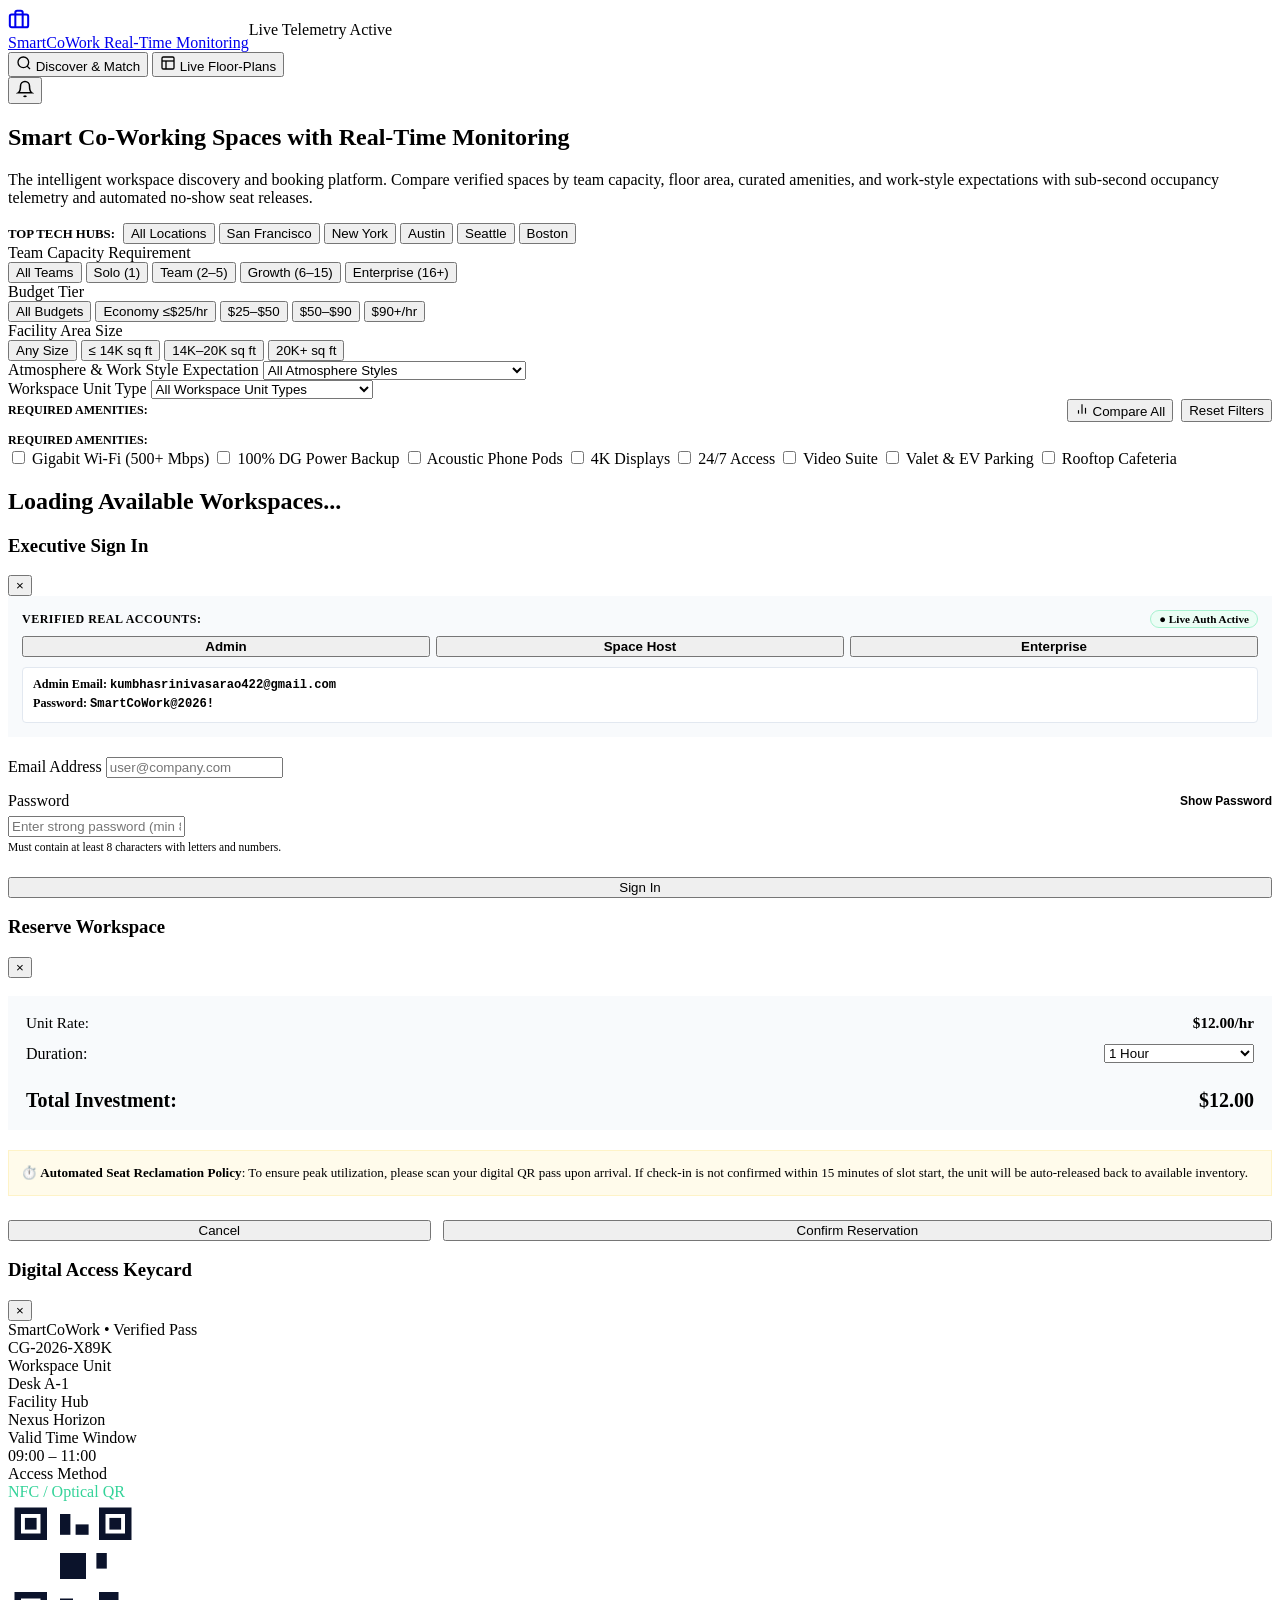
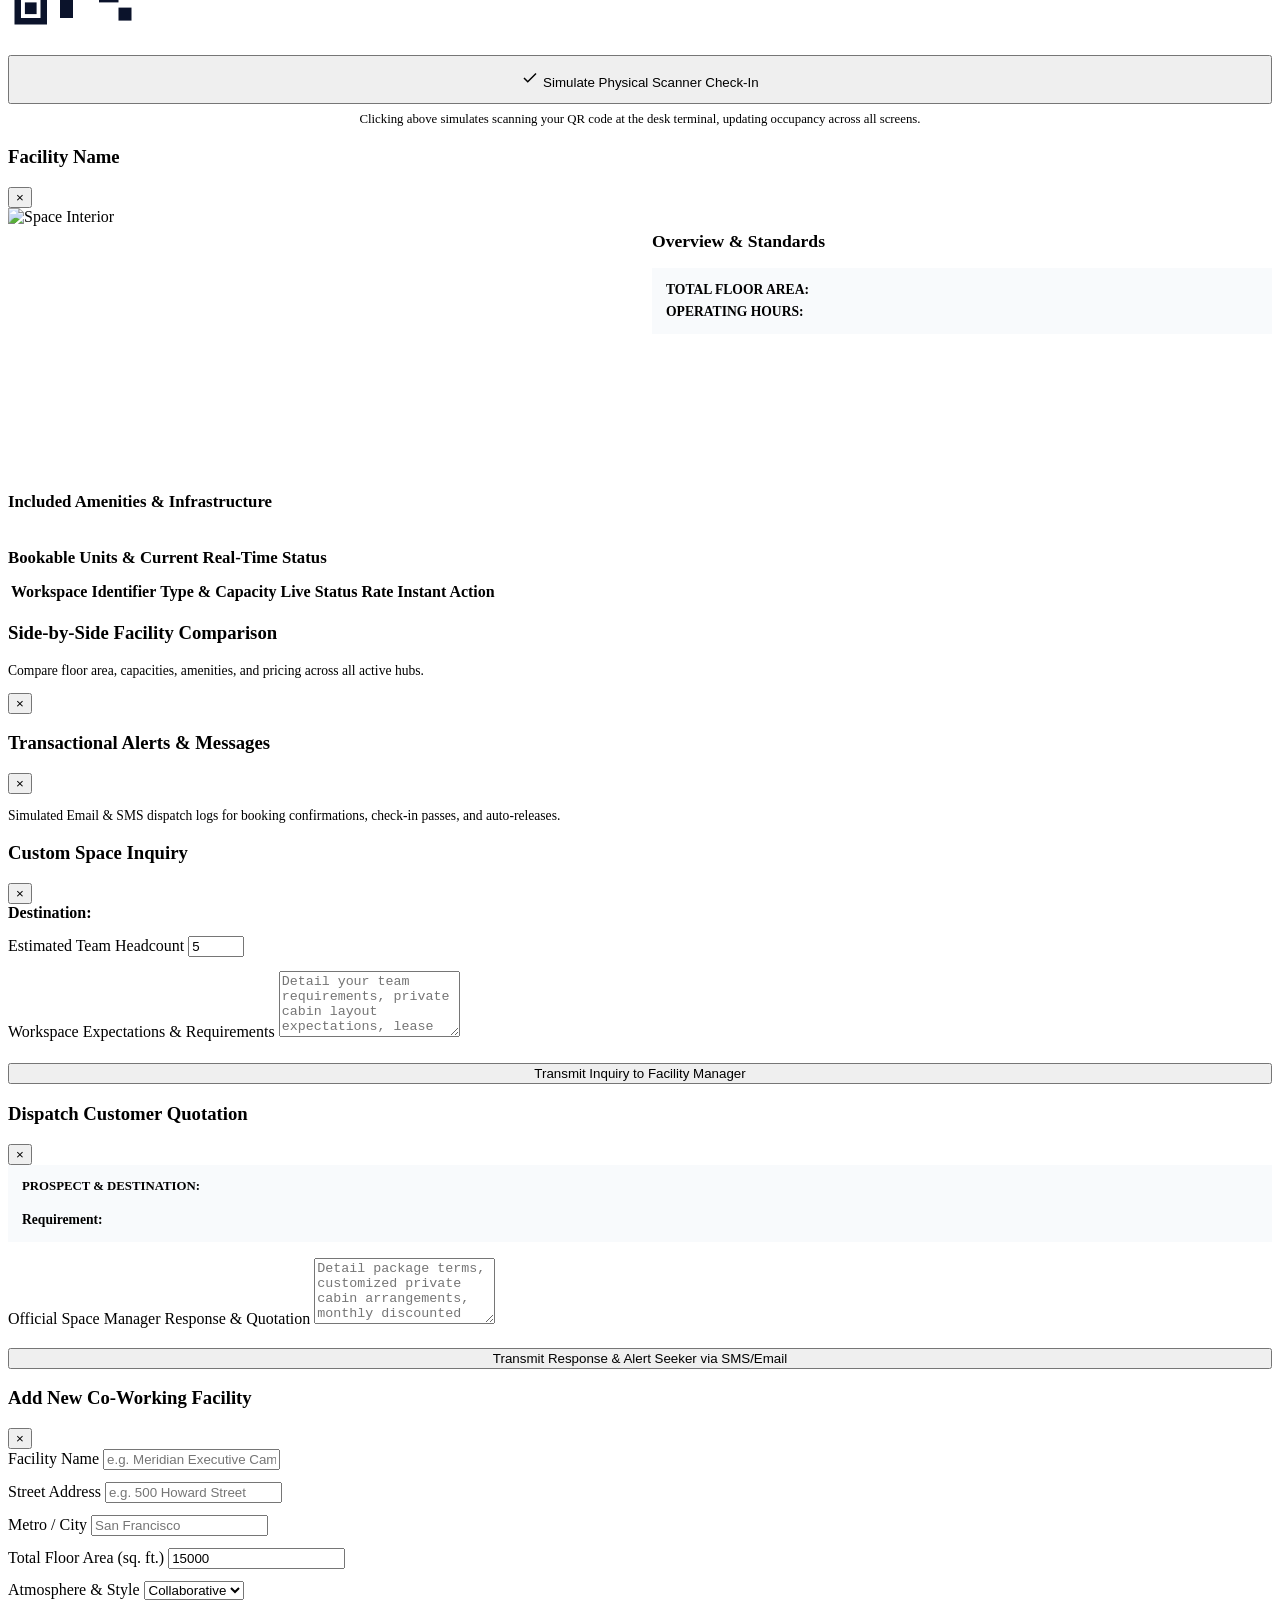
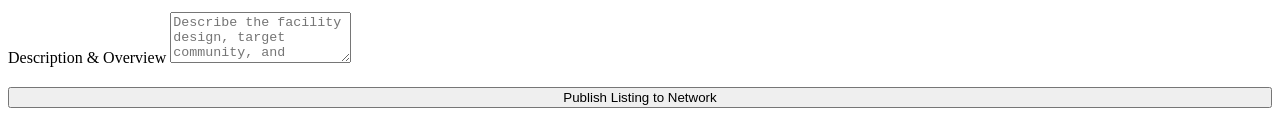
==== commit 43b0752c: "fix(ui): resolve segmented button clipping and optimize filter card grid layout" ====
--- a/index.html
+++ b/index.html
@@ -103,7 +103,8 @@
 
         <!-- Classy Segmented Filter Bar (NO RANGE SLIDERS) -->
         <div class="executive-filter-card">
-          <div class="filter-row">
+          <!-- Primary Segmented Controls Row (2 Spacious Columns: Capacity & Budget) -->
+          <div class="filter-row filter-row-primary">
             
             <!-- Team Size Segmented Control -->
             <div class="filter-col">
@@ -129,6 +130,11 @@
               </div>
             </div>
 
+          </div>
+
+          <!-- Secondary Filters Row (3 Columns: Area, Atmosphere, Unit Type) -->
+          <div class="filter-row filter-row-secondary">
+            
             <!-- Floor Area Size Segmented Control -->
             <div class="filter-col">
               <label class="filter-label">Facility Area Size</label>
@@ -140,11 +146,6 @@
               </div>
             </div>
 
-          </div>
-
-          <!-- Secondary Filters Row -->
-          <div class="filter-row" style="margin-bottom: 0;">
-            
             <!-- Atmosphere / Vibe Select -->
             <div class="filter-col">
               <label class="filter-label">Atmosphere & Work Style Expectation</label>
@@ -168,21 +169,20 @@
               </select>
             </div>
 
-            <!-- Action Buttons -->
-            <div class="filter-col" style="justify-content: flex-end;">
+          </div>
+
+          <!-- Amenities Filter Selector & Action Buttons -->
+          <div class="amenities-selector-box">
+            <div style="display: flex; justify-content: space-between; align-items: center; width: 100%; flex-wrap: wrap; gap: 12px; margin-bottom: 8px;">
+              <span style="font-size: 0.75rem; font-weight: 800; text-transform: uppercase; color: var(--text-muted);">Required Amenities:</span>
               <div style="display: flex; gap: 8px;">
-                <button class="btn btn-outline" style="flex: 1;" onclick="openCompareModal()">
-                  <svg width="16" height="16" viewBox="0 0 24 24" fill="none" stroke="currentColor" stroke-width="2"><line x1="18" y1="20" x2="18" y2="10"/><line x1="12" y1="20" x2="12" y2="4"/><line x1="6" y1="20" x2="6" y2="14"/></svg>
+                <button class="btn btn-outline btn-sm" onclick="openCompareModal()">
+                  <svg width="14" height="14" viewBox="0 0 24 24" fill="none" stroke="currentColor" stroke-width="2"><line x1="18" y1="20" x2="18" y2="10"/><line x1="12" y1="20" x2="12" y2="4"/><line x1="6" y1="20" x2="6" y2="14"/></svg>
                   Compare All
                 </button>
-                <button class="btn btn-outline" onclick="resetAllFilters()">Reset</button>
+                <button class="btn btn-outline btn-sm" onclick="resetAllFilters()">Reset Filters</button>
               </div>
             </div>
-
-          </div>
-
-          <!-- Amenities Filter Selector -->
-          <div class="amenities-selector-box">
             <span style="font-size: 0.75rem; font-weight: 800; text-transform: uppercase; color: var(--text-muted);">Required Amenities:</span>
             <div class="amenity-chip-list">
               <label class="amenity-chip-label">
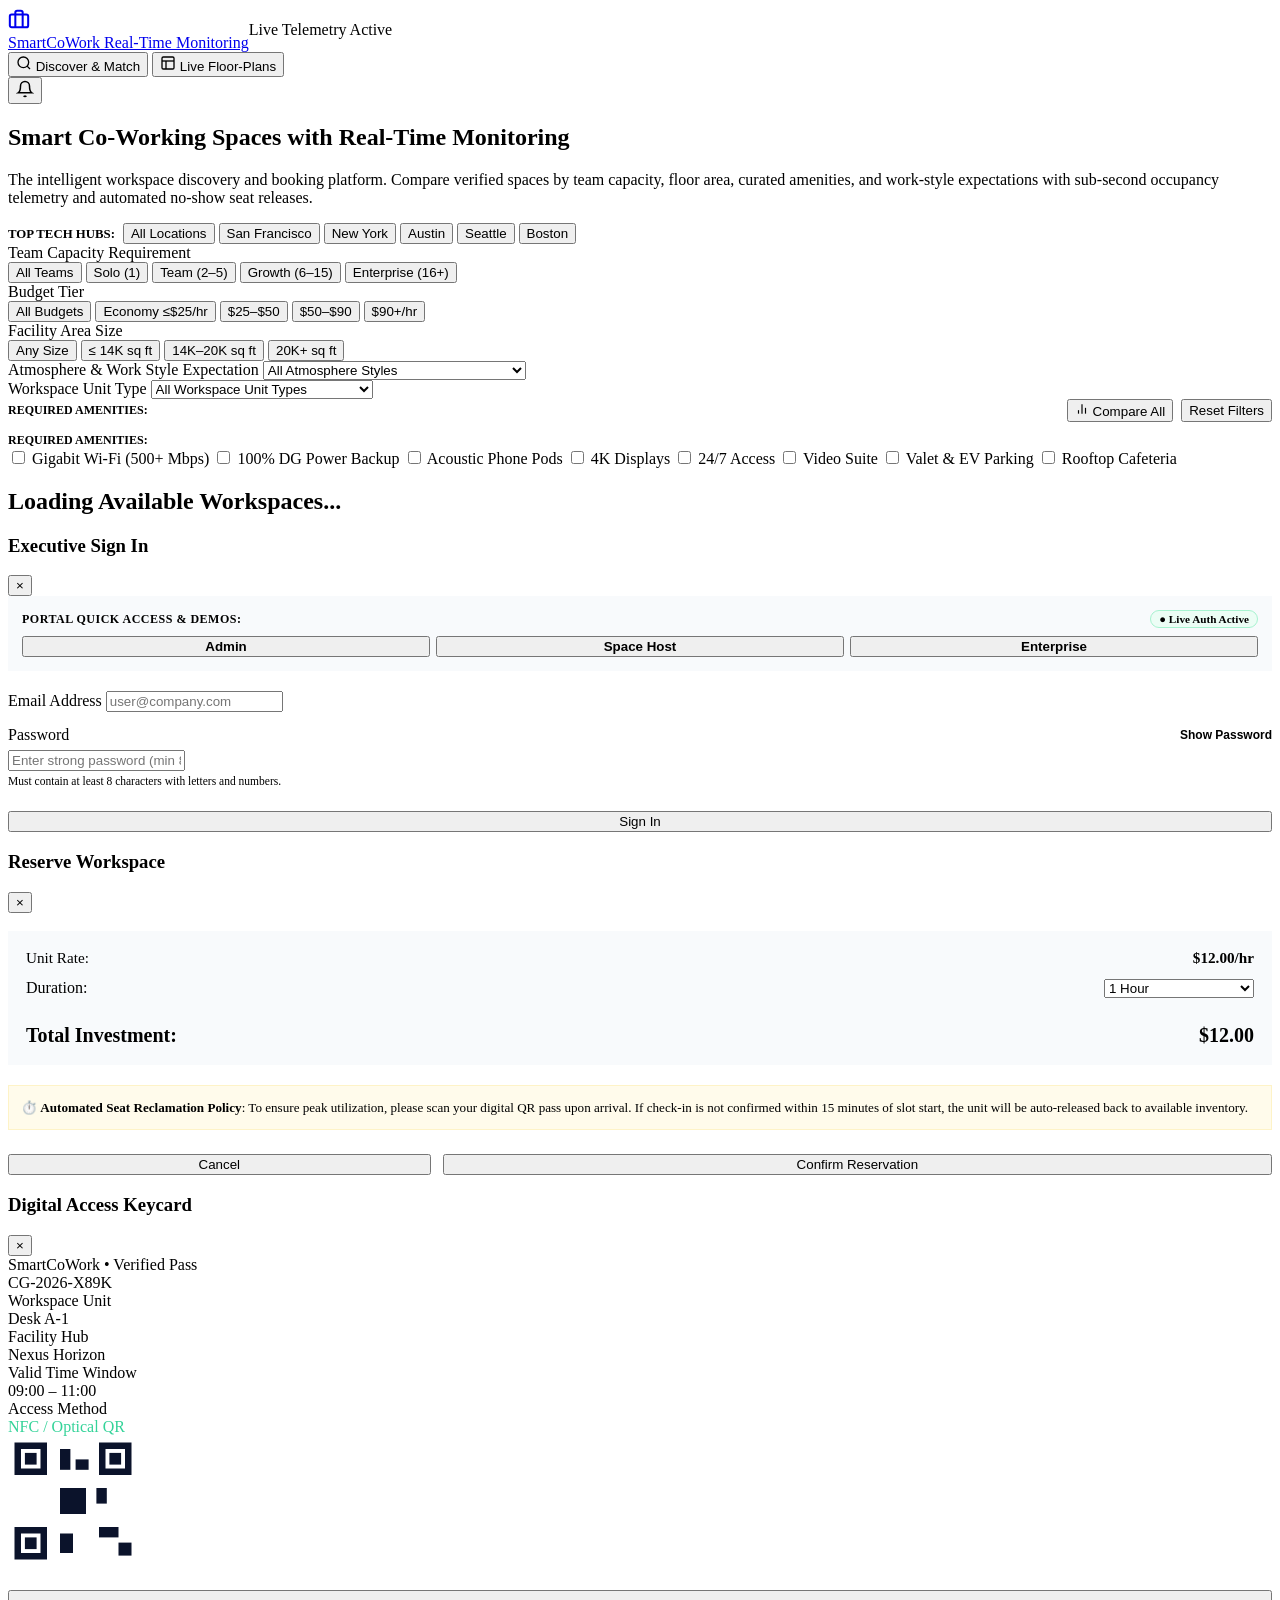
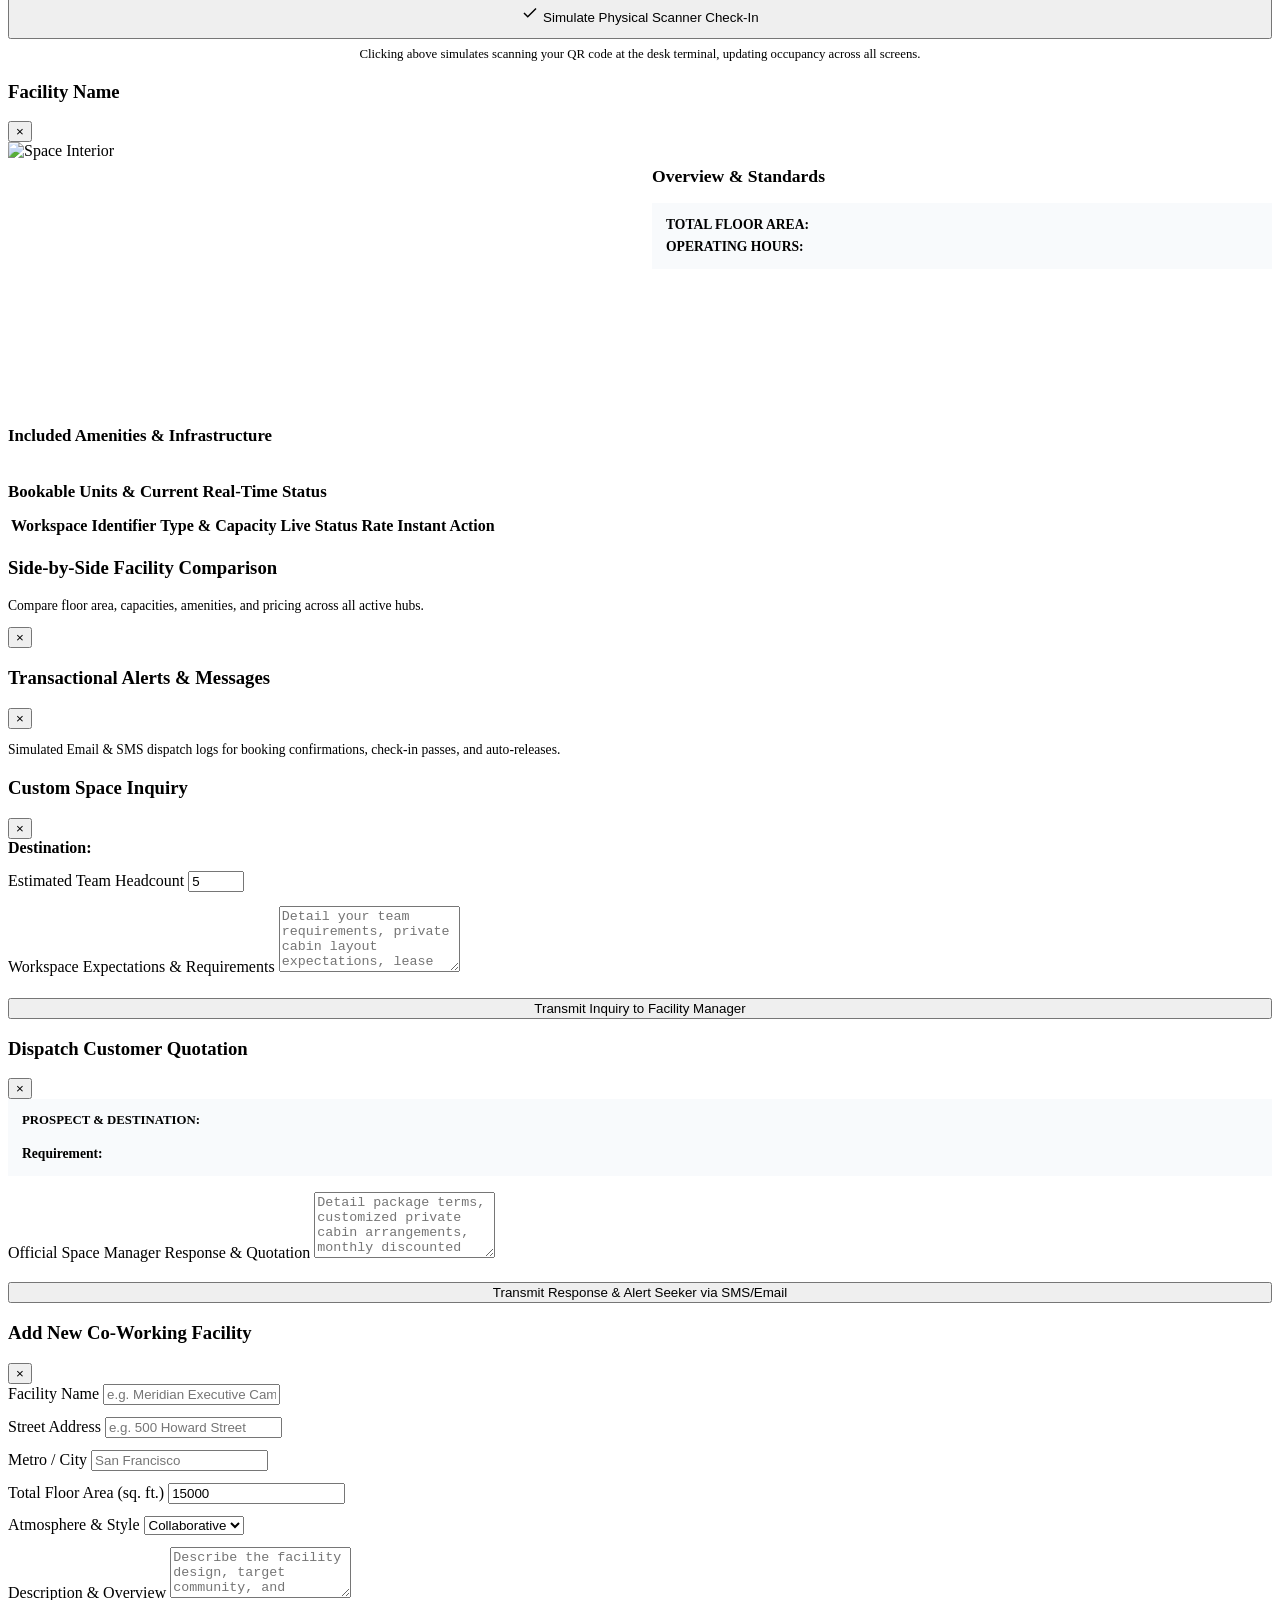
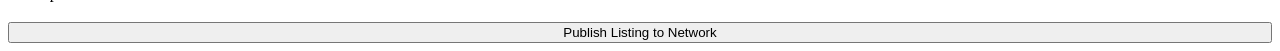
==== commit 9498db20: "fix(security): secure admin credentials in executive sign in modal and enforce strict backend rbac" ====
--- a/index.html
+++ b/index.html
@@ -301,27 +301,24 @@
         <button class="btn-close-modal" onclick="closeAuthModal()">&times;</button>
       </div>
 
-      <!-- Verified Real Production Accounts -->
+      <!-- Portal Role Quick Access & Demo Portals -->
       <div style="background: #f8fafc; border: 1px solid var(--border-subtle); padding: 14px; border-radius: var(--radius-sm); margin-bottom: 20px;">
         <div style="display: flex; justify-content: space-between; align-items: center; margin-bottom: 8px;">
-          <span style="font-size: 0.75rem; font-weight: 800; text-transform: uppercase; color: var(--brand-navy); letter-spacing: 0.5px;">Verified Real Accounts:</span>
+          <span style="font-size: 0.75rem; font-weight: 800; text-transform: uppercase; color: var(--brand-navy); letter-spacing: 0.5px;">Portal Quick Access & Demos:</span>
           <span style="font-size: 0.7rem; color: var(--emerald); font-weight: 700; background: #ecfdf5; padding: 2px 8px; border-radius: 12px; border: 1px solid #a7f3d0;">● Live Auth Active</span>
         </div>
         <div style="display: grid; grid-template-columns: repeat(3, 1fr); gap: 6px;">
-          <button type="button" class="btn btn-outline btn-sm" onclick="quickLoginAs('ADMIN')" title="Admin: kumbhasrinivasarao422@gmail.com">
+          <button type="button" id="btn-quick-admin" class="btn btn-outline btn-sm quick-role-btn" onclick="quickLoginAs('ADMIN')" title="System Administrator Portal">
             <span style="font-weight: 700;">Admin</span>
           </button>
-          <button type="button" class="btn btn-outline btn-sm" onclick="quickLoginAs('OWNER')" title="Host: vikram.malhotra@nexusworkspaces.com">
+          <button type="button" id="btn-quick-host" class="btn btn-outline btn-sm quick-role-btn" onclick="quickLoginAs('OWNER')" title="Space Host Demo Account">
             <span style="font-weight: 700;">Space Host</span>
           </button>
-          <button type="button" class="btn btn-outline btn-sm" onclick="quickLoginAs('USER')" title="Enterprise: alex.rivera@techventures.io">
+          <button type="button" id="btn-quick-seeker" class="btn btn-outline btn-sm quick-role-btn" onclick="quickLoginAs('USER')" title="Enterprise Seeker Demo Account">
             <span style="font-weight: 700;">Enterprise</span>
           </button>
         </div>
-        <div id="quick-cred-hint" style="margin-top: 10px; font-size: 0.76rem; color: var(--text-muted); line-height: 1.45; background: #ffffff; padding: 8px 10px; border-radius: 4px; border: 1px solid #e2e8f0;">
-          <strong>Admin Email:</strong> <code style="color: var(--brand-navy); font-weight: 700;">kumbhasrinivasarao422@gmail.com</code><br/>
-          <strong>Password:</strong> <code style="color: var(--brand-navy); font-weight: 700;">SmartCoWork@2026!</code>
-        </div>
+        <div id="quick-cred-hint" style="display: none; margin-top: 10px; font-size: 0.76rem; color: var(--text-muted); line-height: 1.45; background: #ffffff; padding: 8px 10px; border-radius: 4px; border: 1px solid #e2e8f0;"></div>
       </div>
 
       <form onsubmit="handleAuthSubmit(event)">
